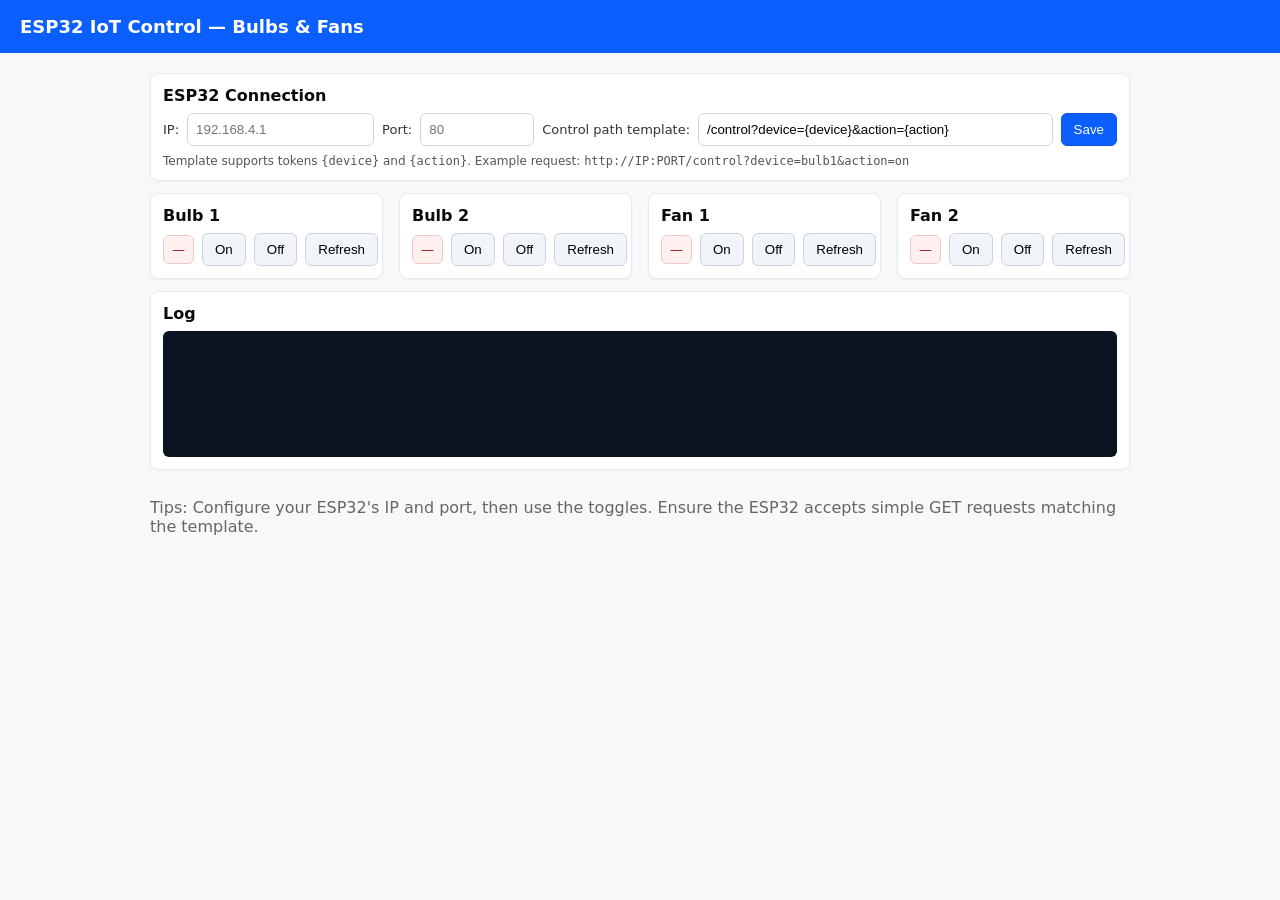
==== Landing_Page.html @ 07779a6c "Add ESP32 control Landing_Page.html" ====
<!doctype html>
<html lang="en">
<head>
	<meta charset="utf-8" />
	<meta name="viewport" content="width=device-width,initial-scale=1" />
	<title>ESP32 IoT Control</title>
	<style>
		body{font-family:system-ui,-apple-system,Segoe UI,Roboto,Arial;margin:0;background:#f6f8fa;color:#0b0b0b}
		header{padding:16px 20px;background:#0b5fff;color:#fff}
		.container{max-width:980px;margin:20px auto;padding:0 16px}
		.grid{display:grid;grid-template-columns:repeat(auto-fit,minmax(220px,1fr));gap:16px}
		.card{background:#fff;border:1px solid #e6e9ee;border-radius:8px;padding:12px;box-shadow:0 1px 2px rgba(0,0,0,.03)}
		.device-title{font-weight:600;margin-bottom:8px}
		.controls{display:flex;align-items:center;gap:8px}
		.btn{padding:8px 12px;border-radius:6px;border:1px solid #cbd5e1;background:#f1f5f9;cursor:pointer}
		.btn.primary{background:#0b5fff;color:#fff;border-color:#0a56e0}
		.status{padding:6px 8px;border-radius:6px;font-size:13px}
		.online{background:#e6ffed;color:#046a0f;border:1px solid #bdf0c6}
		.offline{background:#fff0f0;color:#9b0b0b;border:1px solid #f0c6c6}
		footer{max-width:980px;margin:12px auto;padding:8px 16px;color:#666}
		.config-row{display:flex;gap:8px;align-items:center;flex-wrap:wrap}
		input[type=text], input[type=url], input[type=number]{padding:8px;border:1px solid #d1d5db;border-radius:6px}
		label{font-size:13px;color:#333}
		.log{height:110px;overflow:auto;background:#0b1220;color:#dfefff;padding:8px;border-radius:6px;font-family:monospace;font-size:12px}
		.small{font-size:12px;color:#555}
	</style>
</head>
<body>
	<header>
		<h1 style="margin:0;font-size:18px">ESP32 IoT Control — Bulbs & Fans</h1>
	</header>
	<main class="container">
		<section class="card" style="margin-bottom:12px">
			<div class="device-title">ESP32 Connection</div>
			<div class="config-row">
				<label>IP:</label>
				<input id="cfgIp" type="text" placeholder="192.168.4.1" />
				<label>Port:</label>
				<input id="cfgPort" type="number" placeholder="80" style="width:96px" />
				<label>Control path template:</label>
				<input id="cfgTemplate" type="text" style="flex:1" value="/control?device={device}&action={action}" />
				<button id="saveCfg" class="btn primary">Save</button>
			</div>
			<div class="small" style="margin-top:8px">Template supports tokens <code>{device}</code> and <code>{action}</code>. Example request: <code>http://IP:PORT/control?device=bulb1&action=on</code></div>
		</section>

		<section class="grid" id="devicesGrid">
			<!-- device cards inserted by JS -->
		</section>

		<section class="card" style="margin-top:12px">
			<div class="device-title">Log</div>
			<div id="log" class="log"></div>
		</section>
	</main>
	<footer>
		Tips: Configure your ESP32's IP and port, then use the toggles. Ensure the ESP32 accepts simple GET requests matching the template.
	</footer>

	<script>
		const devices = [
			{ id:'bulb1', name:'Bulb 1' },
			{ id:'bulb2', name:'Bulb 2' },
			{ id:'fan1',  name:'Fan 1'  },
			{ id:'fan2',  name:'Fan 2'  }
		];

		function log(msg){
			const el = document.getElementById('log');
			const time = new Date().toLocaleTimeString();
			el.textContent = `[${time}] ${msg}\n` + el.textContent;
		}

		function getConfig(){
			return {
				ip: localStorage.getItem('esp_ip') || '',
				port: localStorage.getItem('esp_port') || '',
				template: localStorage.getItem('esp_template') || '/control?device={device}&action={action}'
			};
		}

		function saveConfig(){
			const ip = document.getElementById('cfgIp').value.trim();
			const port = document.getElementById('cfgPort').value.trim();
			const template = document.getElementById('cfgTemplate').value.trim();
			localStorage.setItem('esp_ip', ip);
			localStorage.setItem('esp_port', port);
			localStorage.setItem('esp_template', template);
			log(`Saved config: ${ip}:${port} template=${template}`);
			updateAllStatuses();
		}

		function buildUrl(device, action){
			const cfg = getConfig();
			if(!cfg.ip) return null;
			const base = `http://${cfg.ip}` + (cfg.port?`:${cfg.port}`:'');
			const path = (cfg.template||'/control?device={device}&action={action}').replace('{device}', encodeURIComponent(device)).replace('{action}', encodeURIComponent(action));
			return base + path;
		}

		async function sendAction(device, desired){
			const url = buildUrl(device, desired);
			if(!url){ log('No IP configured'); return; }
			setDeviceLoading(device, true);
			try{
				const res = await fetch(url, {cache:'no-store'});
				if(!res.ok) throw new Error('HTTP ' + res.status);
				let text = await res.text();
				log(`Sent ${device}=${desired} → ${url} (${res.status})`);
				// optimistic update
				setDeviceState(device, desired === 'on' ? 'on' : 'off');
			}catch(err){
				log(`Error sending ${device}: ${err.message}`);
			}finally{ setDeviceLoading(device, false); }
		}

		function setDeviceState(device, state){
			const badge = document.querySelector(`[data-device="${device}"] .status`);
			const onBtn = document.querySelector(`[data-device="${device}"] .btn-on`);
			const offBtn = document.querySelector(`[data-device="${device}"] .btn-off`);
			if(!badge) return;
			badge.textContent = state === 'on' ? 'ON' : 'OFF';
			badge.className = 'status ' + (state === 'on' ? 'online' : 'offline');
			if(onBtn) onBtn.disabled = (state === 'on');
			if(offBtn) offBtn.disabled = (state === 'off');
		}

		function setDeviceLoading(device, loading){
			const card = document.querySelector(`[data-device="${device}"]`);
			if(!card) return;
			card.style.opacity = loading ? 0.6 : 1;
		}

		function createDeviceCard(d){
			const div = document.createElement('div');
			div.className = 'card';
			div.setAttribute('data-device', d.id);
			div.innerHTML = `
				<div class="device-title">${d.name}</div>
				<div class="controls">
					<div class="status offline">—</div>
					<button class="btn btn-on">On</button>
					<button class="btn btn-off">Off</button>
					<button class="btn" data-action="refresh">Refresh</button>
				</div>
			`;
			const onBtn = div.querySelector('.btn-on');
			const offBtn = div.querySelector('.btn-off');
			const refBtn = div.querySelector('[data-action="refresh"]');
			onBtn.addEventListener('click', ()=> sendAction(d.id,'on'));
			offBtn.addEventListener('click', ()=> sendAction(d.id,'off'));
			refBtn.addEventListener('click', ()=> updateStatus(d.id));
			return div;
		}

		function render(){
			const grid = document.getElementById('devicesGrid');
			grid.innerHTML = '';
			devices.forEach(d => grid.appendChild(createDeviceCard(d)));
			const cfg = getConfig();
			document.getElementById('cfgIp').value = cfg.ip || '';
			document.getElementById('cfgPort').value = cfg.port || '';
			document.getElementById('cfgTemplate').value = cfg.template || '/control?device={device}&action={action}';
		}

		async function updateStatus(device){
			const cfg = getConfig();
			if(!cfg.ip) return; // no config
			const statusUrl = `http://${cfg.ip}${cfg.port?`:${cfg.port}`:''}/status`;
			try{
				const res = await fetch(statusUrl, {cache:'no-store'});
				if(!res.ok) throw new Error('HTTP ' + res.status);
				const data = await res.json();
				if(data && typeof data === 'object'){
					if(device){
						const st = data[device];
						if(st) setDeviceState(device, st === 'on' ? 'on' : 'off');
					} else {
						devices.forEach(d => setDeviceState(d.id, data[d.id] === 'on' ? 'on' : 'off'));
					}
					log('Status updated from ' + statusUrl);
				}
			}catch(err){
				log('Status fetch failed: ' + err.message);
			}
		}

		function updateAllStatuses(){
			updateStatus(null);
		}

		document.getElementById('saveCfg').addEventListener('click', saveConfig);

		// initial render
		render();
		// poll status every 8 seconds
		setInterval(updateAllStatuses, 8000);
		// one immediate fetch
		setTimeout(updateAllStatuses, 500);
	</script>
</body>
</html>
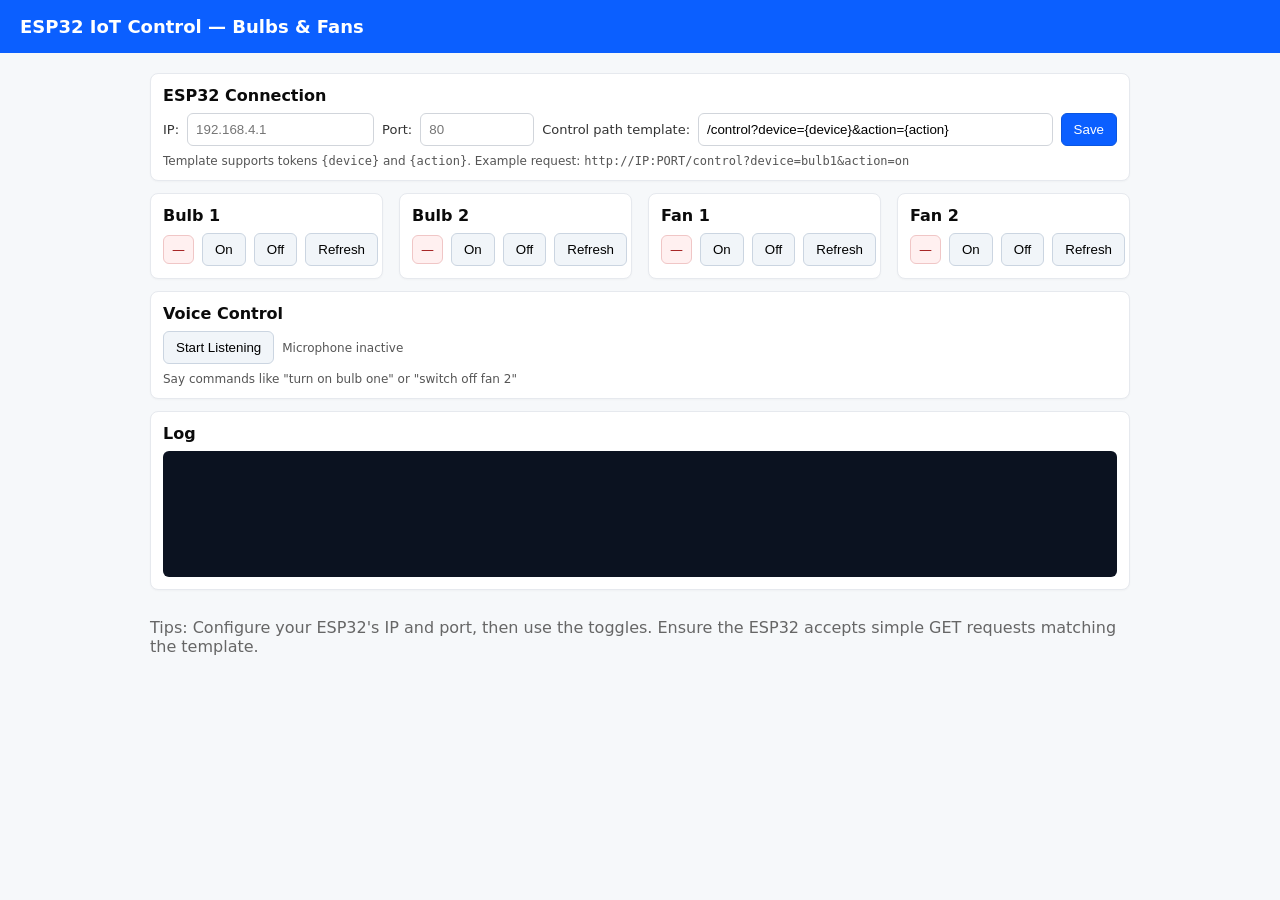
==== commit 39d94755: "Add browser voice control (Web Speech API) to Landing_Page.html" ====
--- a/Landing_Page.html
+++ b/Landing_Page.html
@@ -48,6 +48,17 @@
 			<!-- device cards inserted by JS -->
 		</section>
 
+		<section class="card" id="voiceCard" style="margin-top:12px">
+			<div class="device-title">Voice Control</div>
+			<div class="config-row">
+				<button id="voiceToggle" class="btn">Start Listening</button>
+				<div id="voiceStatus" class="small">Microphone inactive</div>
+			</div>
+			<div style="margin-top:8px">
+				<div id="voiceTranscript" class="small">Say commands like "turn on bulb one" or "switch off fan 2"</div>
+			</div>
+		</section>
+
 		<section class="card" style="margin-top:12px">
 			<div class="device-title">Log</div>
 			<div id="log" class="log"></div>
@@ -197,6 +208,88 @@
 		setInterval(updateAllStatuses, 8000);
 		// one immediate fetch
 		setTimeout(updateAllStatuses, 500);
+
+		// --- Voice control (Web Speech API) ---
+		const voiceToggle = document.getElementById('voiceToggle');
+		const voiceStatus = document.getElementById('voiceStatus');
+		const voiceTranscript = document.getElementById('voiceTranscript');
+		let recognition = null;
+		let listening = false;
+
+		function speak(text){
+			if(!('speechSynthesis' in window)) return;
+			const u = new SpeechSynthesisUtterance(text);
+			window.speechSynthesis.cancel();
+			window.speechSynthesis.speak(u);
+		}
+
+		function mapWordsToDevice(word){
+			word = word.replace(/[^a-z0-9]/g,'').toLowerCase();
+			if(/bulb1|bulbone|onebulb|bulb1/.test(word)) return 'bulb1';
+			if(/bulb2|bulbtwo|twobulb|bulb2/.test(word)) return 'bulb2';
+			if(/fan1|fanone|onefan|fan1/.test(word)) return 'fan1';
+			if(/fan2|fantwo|twofan|fan2/.test(word)) return 'fan2';
+			return null;
+		}
+
+		function processVoiceCommand(text){
+			const t = text.toLowerCase();
+			// look for on/off keywords and device
+			const isOn = /\b(on|start|enable|open|turn on|switch on)\b/.test(t);
+			const isOff = /\b(off|stop|disable|close|turn off|switch off)\b/.test(t);
+			const words = t.split(/\s+/);
+			let device = null;
+			for(const w of words){
+				device = mapWordsToDevice(w);
+				if(device) break;
+			}
+			if(!device){
+				voiceStatus.textContent = 'No device recognized';
+				speak('I did not recognize a device');
+				return;
+			}
+			if(isOn) {
+				sendAction(device, 'on');
+				voiceStatus.textContent = `Sent: ${device} → on`;
+				speak(`${device} turned on`);
+			} else if(isOff){
+				sendAction(device, 'off');
+				voiceStatus.textContent = `Sent: ${device} → off`;
+				speak(`${device} turned off`);
+			} else {
+				voiceStatus.textContent = 'No on/off command detected';
+				speak('Please say turn on or turn off followed by the device name');
+			}
+		}
+
+		function setupVoice(){
+			const SpeechRecognition = window.SpeechRecognition || window.webkitSpeechRecognition;
+			if(!SpeechRecognition){
+				voiceStatus.textContent = 'Speech API not supported in this browser';
+				voiceToggle.disabled = true;
+				return;
+			}
+			recognition = new SpeechRecognition();
+			recognition.lang = 'en-US';
+			recognition.interimResults = false;
+			recognition.maxAlternatives = 1;
+
+			recognition.addEventListener('result', (ev) => {
+				const text = Array.from(ev.results).map(r=>r[0].transcript).join('');
+				voiceTranscript.textContent = text;
+				processVoiceCommand(text);
+			});
+			recognition.addEventListener('start', ()=>{ listening = true; voiceStatus.textContent = 'Listening...'; voiceToggle.textContent = 'Stop Listening'; });
+			recognition.addEventListener('end', ()=>{ listening = false; voiceStatus.textContent = 'Microphone inactive'; voiceToggle.textContent = 'Start Listening'; });
+			recognition.addEventListener('error', (e)=>{ voiceStatus.textContent = 'Error: ' + e.error; });
+		}
+
+		voiceToggle.addEventListener('click', ()=>{
+			if(!recognition) setupVoice();
+			if(!recognition) return;
+			if(!listening) recognition.start(); else recognition.stop();
+		});
+
 	</script>
 </body>
 </html>
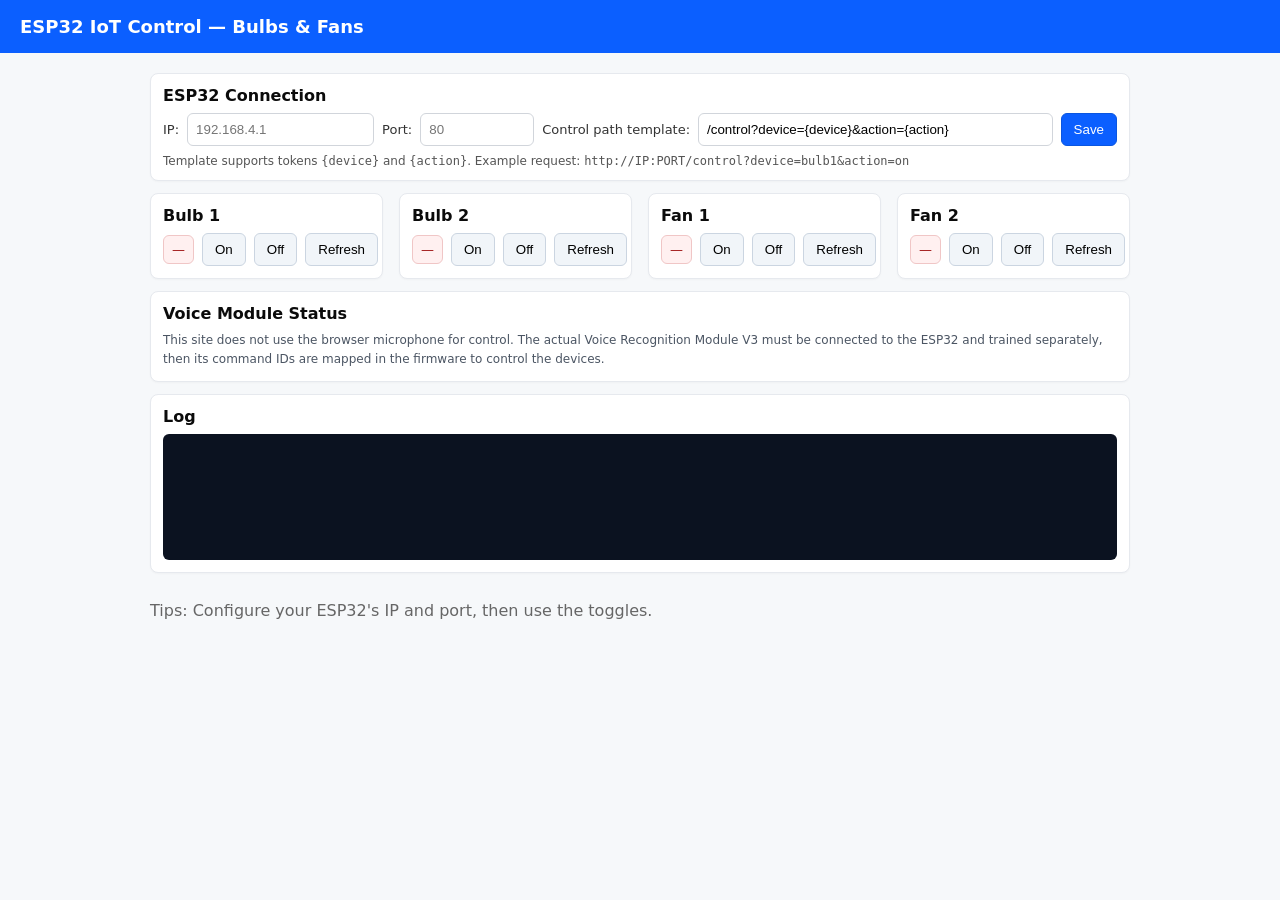
==== commit 3a24dd27: "Add ESP32 voice module support and remove browser mic" ====
--- a/Landing_Page.html
+++ b/Landing_Page.html
@@ -49,14 +49,8 @@
 		</section>
 
 		<section class="card" id="voiceCard" style="margin-top:12px">
-			<div class="device-title">Voice Control</div>
-			<div class="config-row">
-				<button id="voiceToggle" class="btn">Start Listening</button>
-				<div id="voiceStatus" class="small">Microphone inactive</div>
-			</div>
-			<div style="margin-top:8px">
-				<div id="voiceTranscript" class="small">Say commands like "turn on bulb one" or "switch off fan 2"</div>
-			</div>
+			<div class="device-title">Voice Module Status</div>
+			<div class="small" style="color:#4b5563; line-height:1.6;">This site does not use the browser microphone for control. The actual Voice Recognition Module V3 must be connected to the ESP32 and trained separately, then its command IDs are mapped in the firmware to control the devices.</div>
 		</section>
 
 		<section class="card" style="margin-top:12px">
@@ -65,7 +59,7 @@
 		</section>
 	</main>
 	<footer>
-		Tips: Configure your ESP32's IP and port, then use the toggles. Ensure the ESP32 accepts simple GET requests matching the template.
+		Tips: Configure your ESP32's IP and port, then use the toggles.
 	</footer>
 
 	<script>
@@ -209,86 +203,6 @@
 		// one immediate fetch
 		setTimeout(updateAllStatuses, 500);
 
-		// --- Voice control (Web Speech API) ---
-		const voiceToggle = document.getElementById('voiceToggle');
-		const voiceStatus = document.getElementById('voiceStatus');
-		const voiceTranscript = document.getElementById('voiceTranscript');
-		let recognition = null;
-		let listening = false;
-
-		function speak(text){
-			if(!('speechSynthesis' in window)) return;
-			const u = new SpeechSynthesisUtterance(text);
-			window.speechSynthesis.cancel();
-			window.speechSynthesis.speak(u);
-		}
-
-		function mapWordsToDevice(word){
-			word = word.replace(/[^a-z0-9]/g,'').toLowerCase();
-			if(/bulb1|bulbone|onebulb|bulb1/.test(word)) return 'bulb1';
-			if(/bulb2|bulbtwo|twobulb|bulb2/.test(word)) return 'bulb2';
-			if(/fan1|fanone|onefan|fan1/.test(word)) return 'fan1';
-			if(/fan2|fantwo|twofan|fan2/.test(word)) return 'fan2';
-			return null;
-		}
-
-		function processVoiceCommand(text){
-			const t = text.toLowerCase();
-			// look for on/off keywords and device
-			const isOn = /\b(on|start|enable|open|turn on|switch on)\b/.test(t);
-			const isOff = /\b(off|stop|disable|close|turn off|switch off)\b/.test(t);
-			const words = t.split(/\s+/);
-			let device = null;
-			for(const w of words){
-				device = mapWordsToDevice(w);
-				if(device) break;
-			}
-			if(!device){
-				voiceStatus.textContent = 'No device recognized';
-				speak('I did not recognize a device');
-				return;
-			}
-			if(isOn) {
-				sendAction(device, 'on');
-				voiceStatus.textContent = `Sent: ${device} → on`;
-				speak(`${device} turned on`);
-			} else if(isOff){
-				sendAction(device, 'off');
-				voiceStatus.textContent = `Sent: ${device} → off`;
-				speak(`${device} turned off`);
-			} else {
-				voiceStatus.textContent = 'No on/off command detected';
-				speak('Please say turn on or turn off followed by the device name');
-			}
-		}
-
-		function setupVoice(){
-			const SpeechRecognition = window.SpeechRecognition || window.webkitSpeechRecognition;
-			if(!SpeechRecognition){
-				voiceStatus.textContent = 'Speech API not supported in this browser';
-				voiceToggle.disabled = true;
-				return;
-			}
-			recognition = new SpeechRecognition();
-			recognition.lang = 'en-US';
-			recognition.interimResults = false;
-			recognition.maxAlternatives = 1;
-
-			recognition.addEventListener('result', (ev) => {
-				const text = Array.from(ev.results).map(r=>r[0].transcript).join('');
-				voiceTranscript.textContent = text;
-				processVoiceCommand(text);
-			});
-			recognition.addEventListener('start', ()=>{ listening = true; voiceStatus.textContent = 'Listening...'; voiceToggle.textContent = 'Stop Listening'; });
-			recognition.addEventListener('end', ()=>{ listening = false; voiceStatus.textContent = 'Microphone inactive'; voiceToggle.textContent = 'Start Listening'; });
-			recognition.addEventListener('error', (e)=>{ voiceStatus.textContent = 'Error: ' + e.error; });
-		}
-
-		voiceToggle.addEventListener('click', ()=>{
-			if(!recognition) setupVoice();
-			if(!recognition) return;
-			if(!listening) recognition.start(); else recognition.stop();
-		});
 
 	</script>
 </body>
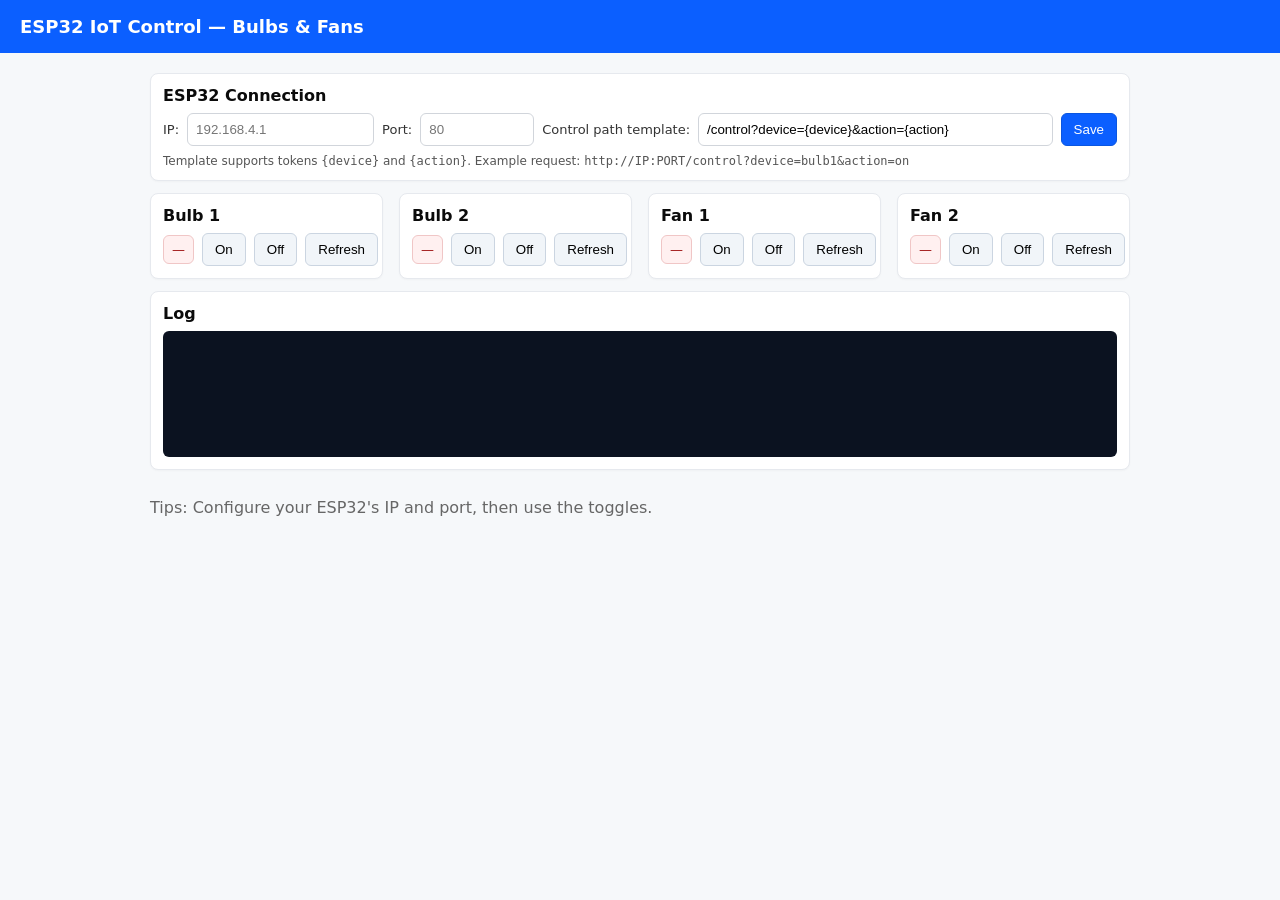
==== commit d28097ca: "Adjust landing page voice-module note" ====
--- a/Landing_Page.html
+++ b/Landing_Page.html
@@ -48,10 +48,10 @@
 			<!-- device cards inserted by JS -->
 		</section>
 
-		<section class="card" id="voiceCard" style="margin-top:12px">
+		<!--<section class="card" id="voiceCard" style="margin-top:12px">
 			<div class="device-title">Voice Module Status</div>
 			<div class="small" style="color:#4b5563; line-height:1.6;">This site does not use the browser microphone for control. The actual Voice Recognition Module V3 must be connected to the ESP32 and trained separately, then its command IDs are mapped in the firmware to control the devices.</div>
-		</section>
+		</section>-->
 
 		<section class="card" style="margin-top:12px">
 			<div class="device-title">Log</div>
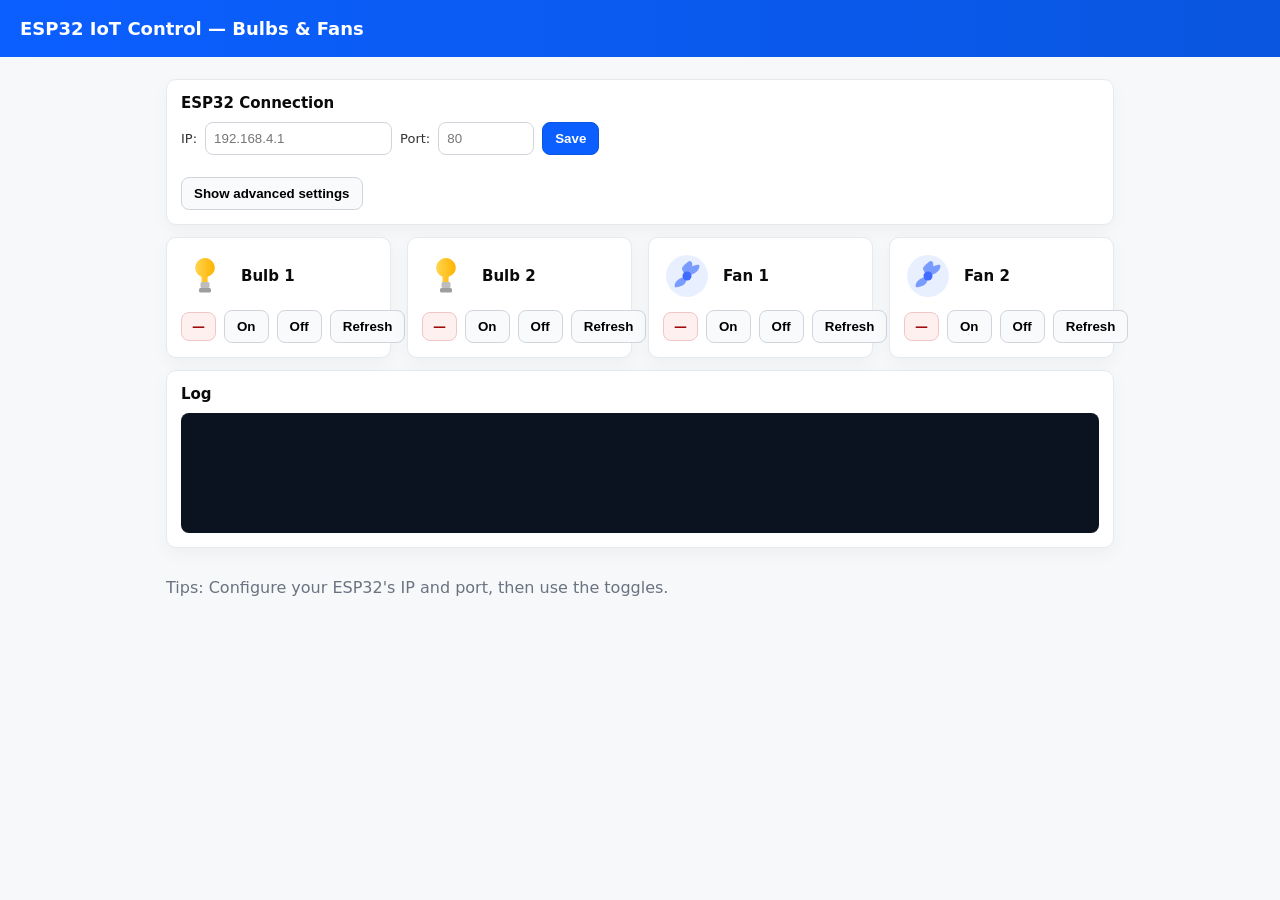
==== commit f1a6db95: "feat: add LittleFS support, AP/STA mode, UI improvements and UI assets" ====
--- a/Landing_Page.html
+++ b/Landing_Page.html
@@ -4,26 +4,7 @@
 	<meta charset="utf-8" />
 	<meta name="viewport" content="width=device-width,initial-scale=1" />
 	<title>ESP32 IoT Control</title>
-	<style>
-		body{font-family:system-ui,-apple-system,Segoe UI,Roboto,Arial;margin:0;background:#f6f8fa;color:#0b0b0b}
-		header{padding:16px 20px;background:#0b5fff;color:#fff}
-		.container{max-width:980px;margin:20px auto;padding:0 16px}
-		.grid{display:grid;grid-template-columns:repeat(auto-fit,minmax(220px,1fr));gap:16px}
-		.card{background:#fff;border:1px solid #e6e9ee;border-radius:8px;padding:12px;box-shadow:0 1px 2px rgba(0,0,0,.03)}
-		.device-title{font-weight:600;margin-bottom:8px}
-		.controls{display:flex;align-items:center;gap:8px}
-		.btn{padding:8px 12px;border-radius:6px;border:1px solid #cbd5e1;background:#f1f5f9;cursor:pointer}
-		.btn.primary{background:#0b5fff;color:#fff;border-color:#0a56e0}
-		.status{padding:6px 8px;border-radius:6px;font-size:13px}
-		.online{background:#e6ffed;color:#046a0f;border:1px solid #bdf0c6}
-		.offline{background:#fff0f0;color:#9b0b0b;border:1px solid #f0c6c6}
-		footer{max-width:980px;margin:12px auto;padding:8px 16px;color:#666}
-		.config-row{display:flex;gap:8px;align-items:center;flex-wrap:wrap}
-		input[type=text], input[type=url], input[type=number]{padding:8px;border:1px solid #d1d5db;border-radius:6px}
-		label{font-size:13px;color:#333}
-		.log{height:110px;overflow:auto;background:#0b1220;color:#dfefff;padding:8px;border-radius:6px;font-family:monospace;font-size:12px}
-		.small{font-size:12px;color:#555}
-	</style>
+	<link rel="stylesheet" href="assets/style.css">
 </head>
 <body>
 	<header>
@@ -37,11 +18,18 @@
 				<input id="cfgIp" type="text" placeholder="192.168.4.1" />
 				<label>Port:</label>
 				<input id="cfgPort" type="number" placeholder="80" style="width:96px" />
-				<label>Control path template:</label>
-				<input id="cfgTemplate" type="text" style="flex:1" value="/control?device={device}&action={action}" />
 				<button id="saveCfg" class="btn primary">Save</button>
 			</div>
-			<div class="small" style="margin-top:8px">Template supports tokens <code>{device}</code> and <code>{action}</code>. Example request: <code>http://IP:PORT/control?device=bulb1&action=on</code></div>
+			<div style="margin-top:12px">
+				<button id="toggleAdvanced" class="btn" type="button">Show advanced settings</button>
+			</div>
+			<div id="advancedConfig" style="display:none; margin-top:12px; border-top:1px solid #e6e9ee; padding-top:12px;">
+				<div class="config-row">
+					<label>Control path template:</label>
+					<input id="cfgTemplate" type="text" style="flex:1" value="/control?device={device}&action={action}" />
+				</div>
+				<div class="small" style="margin-top:8px">Template supports tokens <code>{device}</code> and <code>{action}</code>. Example request: <code>http://IP:PORT/control?device=bulb1&action=on</code></div>
+			</div>
 		</section>
 
 		<section class="grid" id="devicesGrid">
@@ -64,10 +52,10 @@
 
 	<script>
 		const devices = [
-			{ id:'bulb1', name:'Bulb 1' },
-			{ id:'bulb2', name:'Bulb 2' },
-			{ id:'fan1',  name:'Fan 1'  },
-			{ id:'fan2',  name:'Fan 2'  }
+			{ id:'bulb1', name:'Bulb 1', icon:'bulb' },
+			{ id:'bulb2', name:'Bulb 2', icon:'bulb' },
+			{ id:'fan1',  name:'Fan 1',  icon:'fan'  },
+			{ id:'fan2',  name:'Fan 2',  icon:'fan'  }
 		];
 
 		function log(msg){
@@ -141,7 +129,10 @@
 			div.className = 'card';
 			div.setAttribute('data-device', d.id);
 			div.innerHTML = `
-				<div class="device-title">${d.name}</div>
+				<div class="card-top">
+					<img class="device-img" src="assets/images/${d.icon}.svg" alt="${d.name}" />
+					<div class="device-title">${d.name}</div>
+				</div>
 				<div class="controls">
 					<div class="status offline">—</div>
 					<button class="btn btn-on">On</button>
@@ -195,6 +186,13 @@
 		}
 
 		document.getElementById('saveCfg').addEventListener('click', saveConfig);
+		document.getElementById('toggleAdvanced').addEventListener('click', () => {
+			const box = document.getElementById('advancedConfig');
+			const btn = document.getElementById('toggleAdvanced');
+			const isHidden = box.style.display === 'none';
+			box.style.display = isHidden ? 'block' : 'none';
+			btn.textContent = isHidden ? 'Hide advanced settings' : 'Show advanced settings';
+		});
 
 		// initial render
 		render();
--- a/assets/style.css
+++ b/assets/style.css
@@ -0,0 +1,31 @@
+/* Minimal modern styles for the ESP32 UI */
+:root{
+  --bg:#f6f8fa; --card:#ffffff; --muted:#6b7280; --accent:#0b5fff; --success:#046a0f; --danger:#9b0b0b;
+}
+*{box-sizing:border-box}
+body{font-family:Inter,system-ui,-apple-system,Segoe UI,Roboto,Arial;margin:0;background:var(--bg);color:#0b0b0b}
+header{padding:18px 20px;background:linear-gradient(90deg,var(--accent),#0a56e0);color:#fff}
+.container{max-width:980px;margin:22px auto;padding:0 16px}
+.grid{display:grid;grid-template-columns:repeat(auto-fit,minmax(220px,1fr));gap:16px}
+.card{background:var(--card);border:1px solid #e6e9ee;border-radius:10px;padding:14px;box-shadow:0 6px 18px rgba(12,18,30,0.04);display:flex;flex-direction:column;gap:10px}
+.card-top{display:flex;align-items:center;gap:12px}
+.device-img{width:48px;height:48px;flex:0 0 48px}
+.device-title{font-weight:700;font-size:15px}
+.controls{display:flex;align-items:center;gap:8px}
+.btn{padding:8px 12px;border-radius:8px;border:1px solid #d1d5db;background:#f8fafc;cursor:pointer;font-weight:600}
+.btn:disabled{opacity:0.6;cursor:not-allowed}
+.btn.primary{background:var(--accent);color:#fff;border-color:#0a56e0}
+.status{padding:6px 10px;border-radius:8px;font-size:13px;font-weight:700}
+.online{background:#e6ffed;color:var(--success);border:1px solid #bdf0c6}
+.offline{background:#fff0f0;color:var(--danger);border:1px solid #f0c6c6}
+footer{max-width:980px;margin:12px auto;padding:8px 16px;color:var(--muted)}
+.config-row{display:flex;gap:8px;align-items:center;flex-wrap:wrap}
+input[type=text], input[type=url], input[type=number]{padding:8px;border:1px solid #d1d5db;border-radius:8px}
+label{font-size:13px;color:#333}
+.log{height:120px;overflow:auto;background:#0b1220;color:#dfefff;padding:10px;border-radius:8px;font-family:monospace;font-size:12px}
+.small{font-size:13px;color:var(--muted)}
+
+@media (max-width:520px){
+  .device-img{width:40px;height:40px}
+  .device-title{font-size:14px}
+}
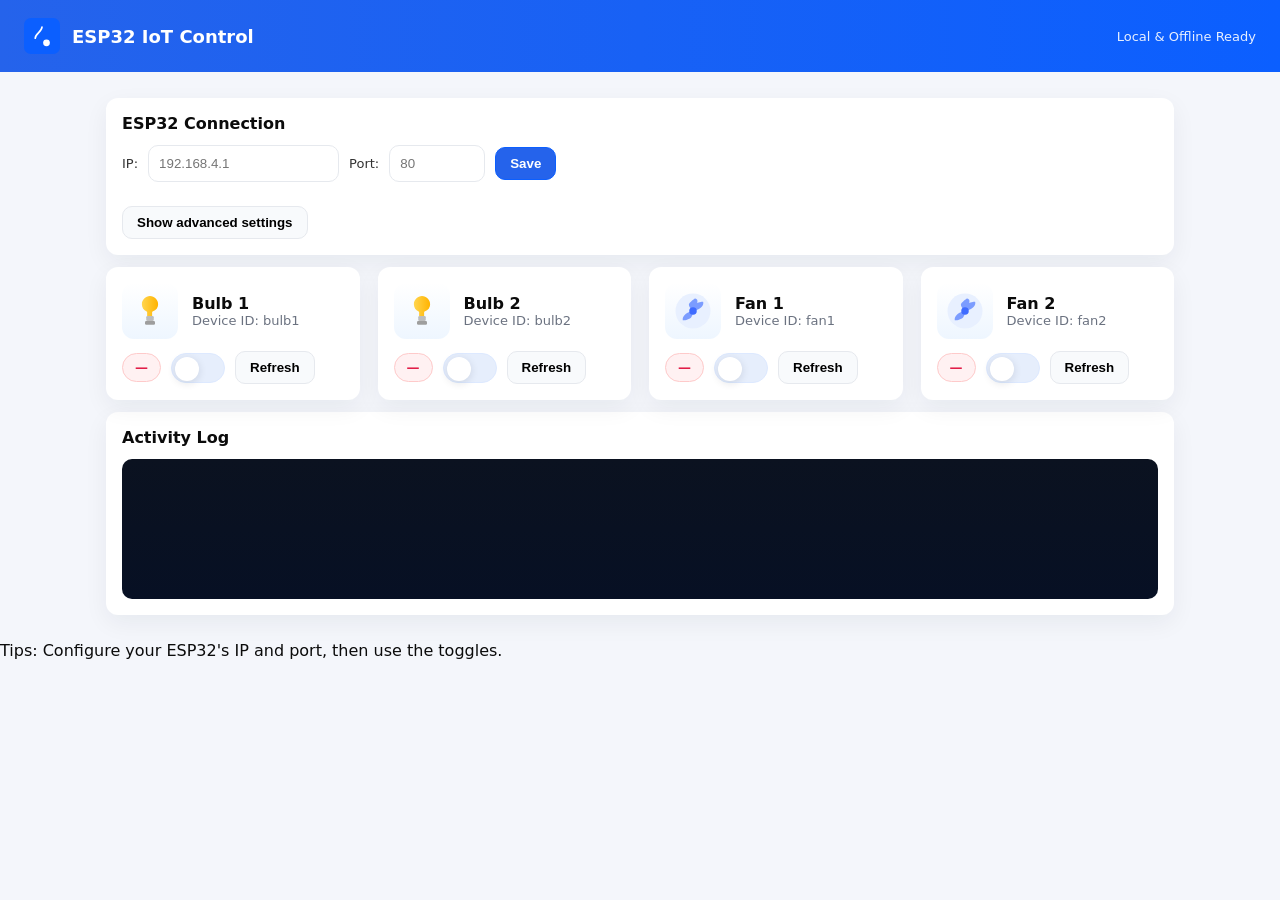
==== commit f2df6059: "chore(ui): polish UI, add logo and toggle controls" ====
--- a/Landing_Page.html
+++ b/Landing_Page.html
@@ -8,7 +8,11 @@
 </head>
 <body>
 	<header>
-		<h1 style="margin:0;font-size:18px">ESP32 IoT Control — Bulbs & Fans</h1>
+		<div class="logo">
+			<img src="assets/images/logo.svg" alt="logo">
+			<div class="brand">ESP32 IoT Control</div>
+		</div>
+		<div style="margin-left:auto;color:rgba(255,255,255,0.9);" class="meta">Local & Offline Ready</div>
 	</header>
 	<main class="container">
 		<section class="card" style="margin-bottom:12px">
@@ -42,7 +46,7 @@
 		</section>-->
 
 		<section class="card" style="margin-top:12px">
-			<div class="device-title">Log</div>
+			<div class="device-title">Activity Log</div>
 			<div id="log" class="log"></div>
 		</section>
 	</main>
@@ -109,13 +113,22 @@
 
 		function setDeviceState(device, state){
 			const badge = document.querySelector(`[data-device="${device}"] .status`);
-			const onBtn = document.querySelector(`[data-device="${device}"] .btn-on`);
-			const offBtn = document.querySelector(`[data-device="${device}"] .btn-off`);
+			const toggle = document.querySelector(`[data-device="${device}"] .toggle`);
 			if(!badge) return;
 			badge.textContent = state === 'on' ? 'ON' : 'OFF';
 			badge.className = 'status ' + (state === 'on' ? 'online' : 'offline');
-			if(onBtn) onBtn.disabled = (state === 'on');
-			if(offBtn) offBtn.disabled = (state === 'off');
+			if(toggle){
+				// update switch without triggering its change handler
+				if(toggle._suppress) toggle._suppress = false;
+				toggle._suppress = true;
+				toggle.checked = (state === 'on');
+				const switchEl = toggle.closest('.switch');
+				if(switchEl){
+					if(state === 'on') switchEl.classList.add('on'); else switchEl.classList.remove('on');
+				}
+				// small timeout then clear suppress
+				setTimeout(()=>{ toggle._suppress = false; }, 50);
+			}
 		}
 
 		function setDeviceLoading(device, loading){
@@ -130,21 +143,32 @@
 			div.setAttribute('data-device', d.id);
 			div.innerHTML = `
 				<div class="card-top">
-					<img class="device-img" src="assets/images/${d.icon}.svg" alt="${d.name}" />
-					<div class="device-title">${d.name}</div>
+					<div class="avatar"><img class="device-img" src="assets/images/${d.icon}.svg" alt="${d.name}" /></div>
+					<div>
+					  <div class="device-title">${d.name}</div>
+					  <div class="meta">Device ID: ${d.id}</div>
+					</div>
 				</div>
 				<div class="controls">
 					<div class="status offline">—</div>
-					<button class="btn btn-on">On</button>
-					<button class="btn btn-off">Off</button>
+					<label class="switch">
+					  <input type="checkbox" class="toggle" />
+					  <span class="knob"></span>
+					</label>
 					<button class="btn" data-action="refresh">Refresh</button>
 				</div>
 			`;
-			const onBtn = div.querySelector('.btn-on');
-			const offBtn = div.querySelector('.btn-off');
+			const toggle = div.querySelector('.toggle');
 			const refBtn = div.querySelector('[data-action="refresh"]');
-			onBtn.addEventListener('click', ()=> sendAction(d.id,'on'));
-			offBtn.addEventListener('click', ()=> sendAction(d.id,'off'));
+			// change handler
+			toggle.addEventListener('change', (e)=>{
+				if(toggle._suppress) return; // programmatic update
+				const desired = e.target.checked ? 'on' : 'off';
+				// update visual immediately
+				const switchEl = toggle.closest('.switch');
+				if(switchEl){ if(e.target.checked) switchEl.classList.add('on'); else switchEl.classList.remove('on'); }
+				sendAction(d.id, desired);
+			});
 			refBtn.addEventListener('click', ()=> updateStatus(d.id));
 			return div;
 		}
--- a/assets/style.css
+++ b/assets/style.css
@@ -1,31 +1,53 @@
-/* Minimal modern styles for the ESP32 UI */
+
+/* Professional UI theme */
 :root{
-  --bg:#f6f8fa; --card:#ffffff; --muted:#6b7280; --accent:#0b5fff; --success:#046a0f; --danger:#9b0b0b;
+  --bg:#f4f6fb;
+  --card:#ffffff;
+  --muted:#6b7280;
+  --accent:#2563eb;
+  --accent-2:#0b5fff;
+  --success:#059669;
+  --danger:#e11d48;
+  --glass: rgba(255,255,255,0.6);
 }
 *{box-sizing:border-box}
-body{font-family:Inter,system-ui,-apple-system,Segoe UI,Roboto,Arial;margin:0;background:var(--bg);color:#0b0b0b}
-header{padding:18px 20px;background:linear-gradient(90deg,var(--accent),#0a56e0);color:#fff}
-.container{max-width:980px;margin:22px auto;padding:0 16px}
-.grid{display:grid;grid-template-columns:repeat(auto-fit,minmax(220px,1fr));gap:16px}
-.card{background:var(--card);border:1px solid #e6e9ee;border-radius:10px;padding:14px;box-shadow:0 6px 18px rgba(12,18,30,0.04);display:flex;flex-direction:column;gap:10px}
-.card-top{display:flex;align-items:center;gap:12px}
-.device-img{width:48px;height:48px;flex:0 0 48px}
-.device-title{font-weight:700;font-size:15px}
-.controls{display:flex;align-items:center;gap:8px}
-.btn{padding:8px 12px;border-radius:8px;border:1px solid #d1d5db;background:#f8fafc;cursor:pointer;font-weight:600}
+html,body{height:100%}
+body{font-family:Inter,system-ui,-apple-system,"Segoe UI",Roboto,Arial;margin:0;background:var(--bg);color:#0b0b0b;-webkit-font-smoothing:antialiased}
+header{display:flex;align-items:center;gap:16px;padding:18px 24px;background:linear-gradient(90deg,var(--accent),var(--accent-2));color:#fff}
+.logo{display:flex;align-items:center;gap:12px}
+.logo img{height:36px;width:36px}
+.brand{font-weight:700;font-size:18px}
+.container{max-width:1100px;margin:26px auto;padding:0 16px}
+.grid{display:grid;grid-template-columns:repeat(auto-fit,minmax(240px,1fr));gap:18px}
+.card{background:var(--card);border-radius:12px;padding:16px;box-shadow:0 8px 24px rgba(20,28,50,0.06);display:flex;flex-direction:column;gap:12px}
+.card-top{display:flex;align-items:center;gap:14px}
+.avatar{width:56px;height:56px;border-radius:12px;background:linear-gradient(180deg,#fff,#eef6ff);display:flex;align-items:center;justify-content:center;flex:0 0 56px}
+.device-img{width:40px;height:40px}
+.device-title{font-weight:700;font-size:16px}
+.controls{display:flex;align-items:center;gap:10px}
+.btn{padding:8px 14px;border-radius:10px;border:1px solid #e6e9ee;background:#f8fafc;cursor:pointer;font-weight:600}
 .btn:disabled{opacity:0.6;cursor:not-allowed}
-.btn.primary{background:var(--accent);color:#fff;border-color:#0a56e0}
-.status{padding:6px 10px;border-radius:8px;font-size:13px;font-weight:700}
-.online{background:#e6ffed;color:var(--success);border:1px solid #bdf0c6}
-.offline{background:#fff0f0;color:var(--danger);border:1px solid #f0c6c6}
-footer{max-width:980px;margin:12px auto;padding:8px 16px;color:var(--muted)}
-.config-row{display:flex;gap:8px;align-items:center;flex-wrap:wrap}
-input[type=text], input[type=url], input[type=number]{padding:8px;border:1px solid #d1d5db;border-radius:8px}
+.btn.primary{background:var(--accent);color:#fff;border-color:var(--accent-2)}
+.status{padding:6px 12px;border-radius:999px;font-size:13px;font-weight:700}
+.online{background:#ecfdf5;color:var(--success);border:1px solid #bbf7d0}
+.offline{background:#fff1f2;color:var(--danger);border:1px solid #fecaca}
+.meta{color:var(--muted);font-size:13px}
+.config-row{display:flex;gap:10px;align-items:center;flex-wrap:wrap}
+input[type=text], input[type=url], input[type=number]{padding:10px;border:1px solid #e6e9ee;border-radius:10px}
 label{font-size:13px;color:#333}
-.log{height:120px;overflow:auto;background:#0b1220;color:#dfefff;padding:10px;border-radius:8px;font-family:monospace;font-size:12px}
+.log{height:140px;overflow:auto;background:linear-gradient(180deg,#0b1220,#071024);color:#dfefff;padding:12px;border-radius:10px;font-family:monospace;font-size:12px}
 .small{font-size:13px;color:var(--muted)}
 
-@media (max-width:520px){
-  .device-img{width:40px;height:40px}
-  .device-title{font-size:14px}
+/* Toggle switch */
+.switch{position:relative;width:54px;height:30px;background:#e6eefc;border-radius:999px;border:1px solid #dde9ff;cursor:pointer}
+.switch input{display:none}
+.switch .knob{position:absolute;top:3px;left:3px;width:24px;height:24px;border-radius:50%;background:white;box-shadow:0 2px 8px rgba(16,24,40,0.12);transition:transform .18s ease, left .18s ease}
+.switch.on{background:linear-gradient(90deg,var(--accent),var(--accent-2));border-color:transparent}
+.switch.on .knob{transform:translateX(24px)}
+
+/* Responsive tweaks */
+@media (max-width:560px){
+  .avatar{width:48px;height:48px}
+  .device-title{font-size:15px}
 }
+
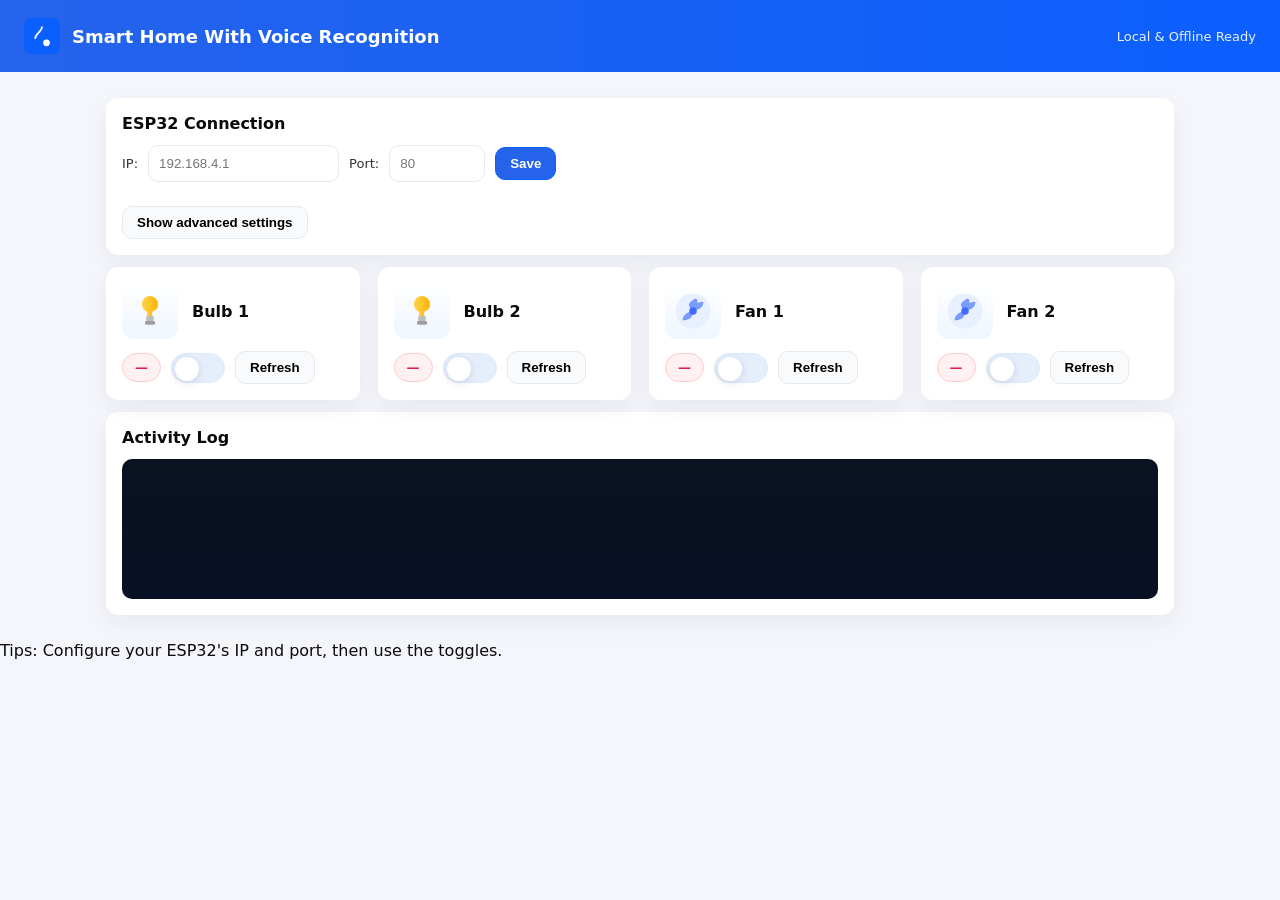
==== commit c8240809: "chore: rename project to 'Smart Home With Voice Recognition'" ====
--- a/Landing_Page.html
+++ b/Landing_Page.html
@@ -10,7 +10,7 @@
 	<header>
 		<div class="logo">
 			<img src="assets/images/logo.svg" alt="logo">
-			<div class="brand">ESP32 IoT Control</div>
+			<div class="brand">Smart Home With Voice Recognition</div>
 		</div>
 		<div style="margin-left:auto;color:rgba(255,255,255,0.9);" class="meta">Local & Offline Ready</div>
 	</header>
@@ -144,10 +144,9 @@
 			div.innerHTML = `
 				<div class="card-top">
 					<div class="avatar"><img class="device-img" src="assets/images/${d.icon}.svg" alt="${d.name}" /></div>
-					<div>
-					  <div class="device-title">${d.name}</div>
-					  <div class="meta">Device ID: ${d.id}</div>
-					</div>
+										<div>
+											<div class="device-title">${d.name}</div>
+										</div>
 				</div>
 				<div class="controls">
 					<div class="status offline">—</div>
